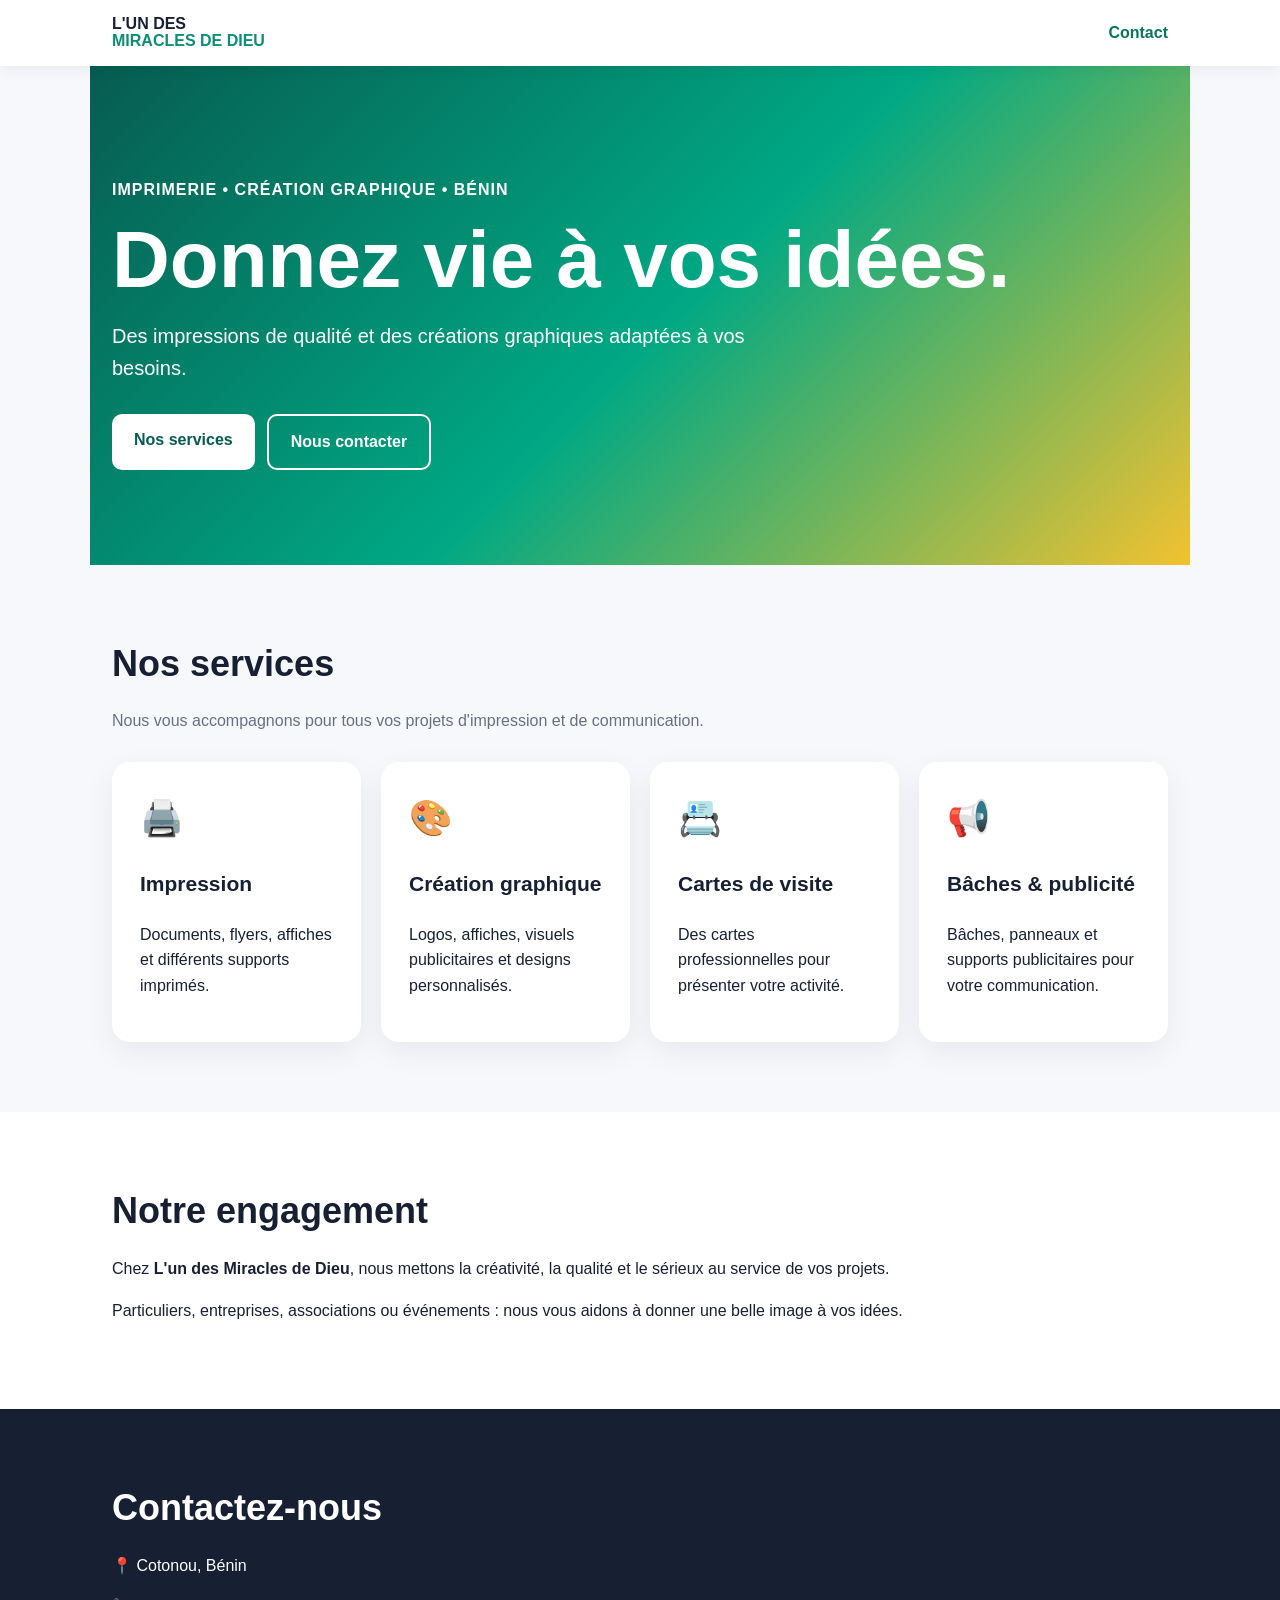
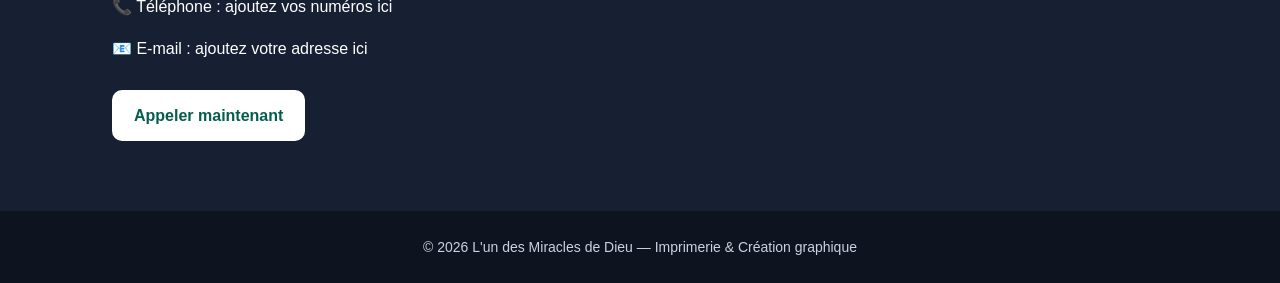
==== index.html @ 3499cfd6 "Add files via upload" ====
<!DOCTYPE html>
<html lang="fr">
<head>
  <meta charset="UTF-8">
  <meta name="viewport" content="width=device-width, initial-scale=1.0">
  <title>L'un des Miracles de Dieu | Imprimerie</title>
  <meta name="description" content="L'un des Miracles de Dieu — imprimerie et création graphique au Bénin.">
  <link rel="stylesheet" href="style.css">
</head>
<body>
<header>
  <nav>
    <div class="logo">L'UN DES<br><span>MIRACLES DE DIEU</span></div>
    <a href="#contact">Contact</a>
  </nav>
</header>

<section class="hero">
  <div class="hero-content">
    <p class="badge">IMPRIMERIE • CRÉATION GRAPHIQUE • BÉNIN</p>
    <h1>Donnez vie à vos idées.</h1>
    <p>Des impressions de qualité et des créations graphiques adaptées à vos besoins.</p>
    <div class="actions">
      <a class="btn" href="#services">Nos services</a>
      <a class="btn second" href="#contact">Nous contacter</a>
    </div>
  </div>
</section>

<section id="services">
  <h2>Nos services</h2>
  <p class="lead">Nous vous accompagnons pour tous vos projets d'impression et de communication.</p>
  <div class="cards">
    <div class="card"><div class="icon">🖨️</div><h3>Impression</h3><p>Documents, flyers, affiches et différents supports imprimés.</p></div>
    <div class="card"><div class="icon">🎨</div><h3>Création graphique</h3><p>Logos, affiches, visuels publicitaires et designs personnalisés.</p></div>
    <div class="card"><div class="icon">📇</div><h3>Cartes de visite</h3><p>Des cartes professionnelles pour présenter votre activité.</p></div>
    <div class="card"><div class="icon">📢</div><h3>Bâches & publicité</h3><p>Bâches, panneaux et supports publicitaires pour votre communication.</p></div>
  </div>
</section>

<section class="about">
  <div>
    <h2>Notre engagement</h2>
    <p>Chez <strong>L'un des Miracles de Dieu</strong>, nous mettons la créativité, la qualité et le sérieux au service de vos projets.</p>
    <p>Particuliers, entreprises, associations ou événements : nous vous aidons à donner une belle image à vos idées.</p>
  </div>
</section>

<section id="contact" class="contact">
  <h2>Contactez-nous</h2>
  <p>📍 Cotonou, Bénin</p>
  <p>📞 Téléphone : ajoutez vos numéros ici</p>
  <p>📧 E-mail : ajoutez votre adresse ici</p>
  <a class="btn" href="tel:0146301848">Appeler maintenant</a>
</section>

<footer>
  © 2026 L'un des Miracles de Dieu — Imprimerie & Création graphique
</footer>

<script src="script.js"></script>
</body>
</html>
---- style.css ----
*{box-sizing:border-box}
html{scroll-behavior:smooth}
body{margin:0;font-family:Arial,Helvetica,sans-serif;color:#172033;background:#f7f8fc;line-height:1.6}
header{background:#fff;box-shadow:0 2px 15px #00000012;position:sticky;top:0;z-index:10}
nav{max-width:1100px;margin:auto;padding:16px 22px;display:flex;justify-content:space-between;align-items:center}
nav a{color:#08745f;text-decoration:none;font-weight:800}
.logo{font-size:16px;font-weight:900;line-height:1.05}
.logo span{color:#0a8f72}
.hero{padding:95px 22px;background:linear-gradient(135deg,#075c50,#00a884 52%,#f2c230);color:#fff}
.hero-content{max-width:1100px;margin:auto}
.badge{font-weight:800;letter-spacing:1px}
h1{font-size:clamp(44px,9vw,80px);line-height:1;margin:18px 0}
.hero p:not(.badge){font-size:20px;max-width:650px}
.actions{display:flex;gap:12px;flex-wrap:wrap;margin-top:30px}
.btn{display:inline-block;background:#fff;color:#075c50;padding:13px 22px;border-radius:10px;text-decoration:none;font-weight:800}
.btn.second{background:transparent;color:#fff;border:2px solid #fff}
section{max-width:1100px;margin:auto;padding:70px 22px}
h2{font-size:36px;margin:0 0 8px}
.lead{color:#667085}
.cards{display:grid;grid-template-columns:repeat(auto-fit,minmax(220px,1fr));gap:20px;margin-top:28px}
.card{background:#fff;padding:28px;border-radius:18px;box-shadow:0 10px 30px #00000010}
.icon{font-size:35px}.card h3{font-size:21px}
.about{max-width:none;background:#fff}
.about>div,.contact{max-width:1056px;margin:auto}
.contact{background:#172033;color:#fff;max-width:none;padding-left:max(22px,calc((100% - 1056px)/2));padding-right:max(22px,calc((100% - 1056px)/2))}
.contact .btn{margin-top:12px}
footer{text-align:center;padding:25px;background:#0d1420;color:#cbd2df;font-size:14px}
@media(max-width:600px){.hero{padding:70px 22px}section{padding:55px 22px}}
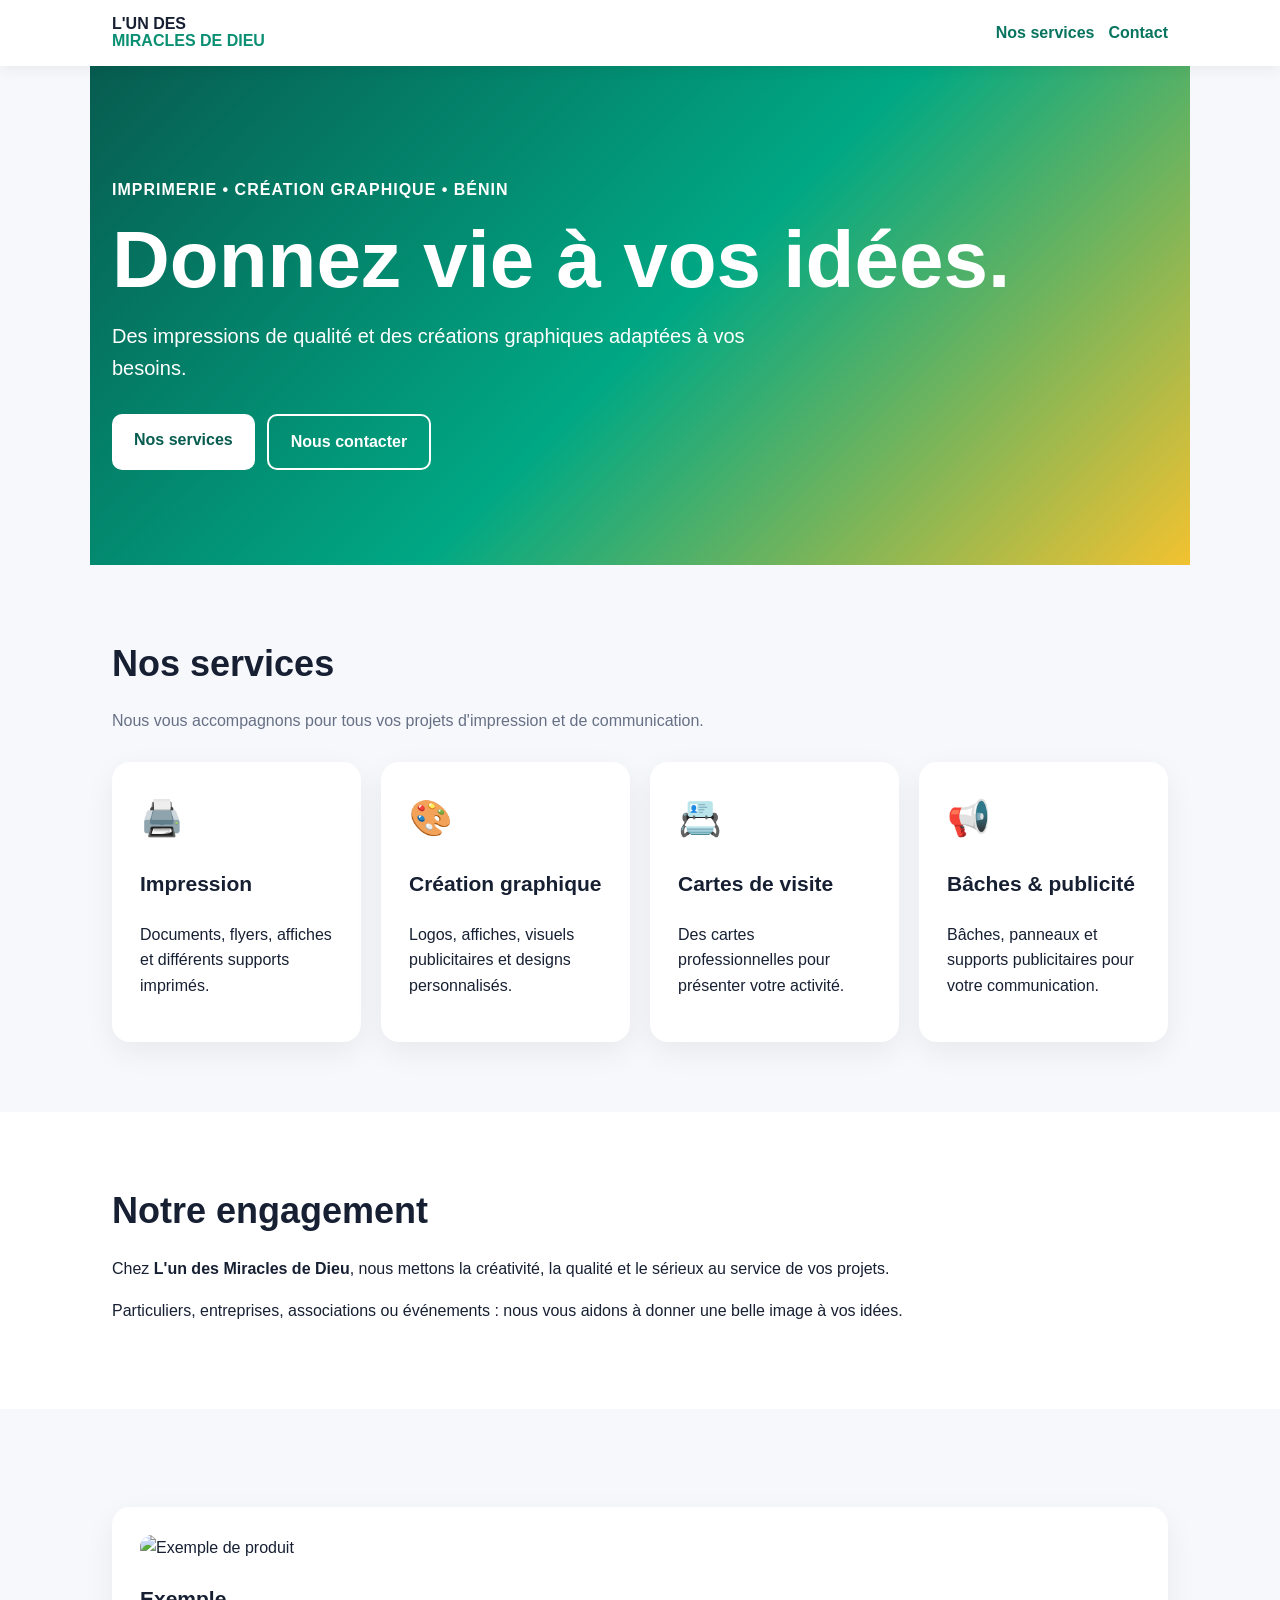
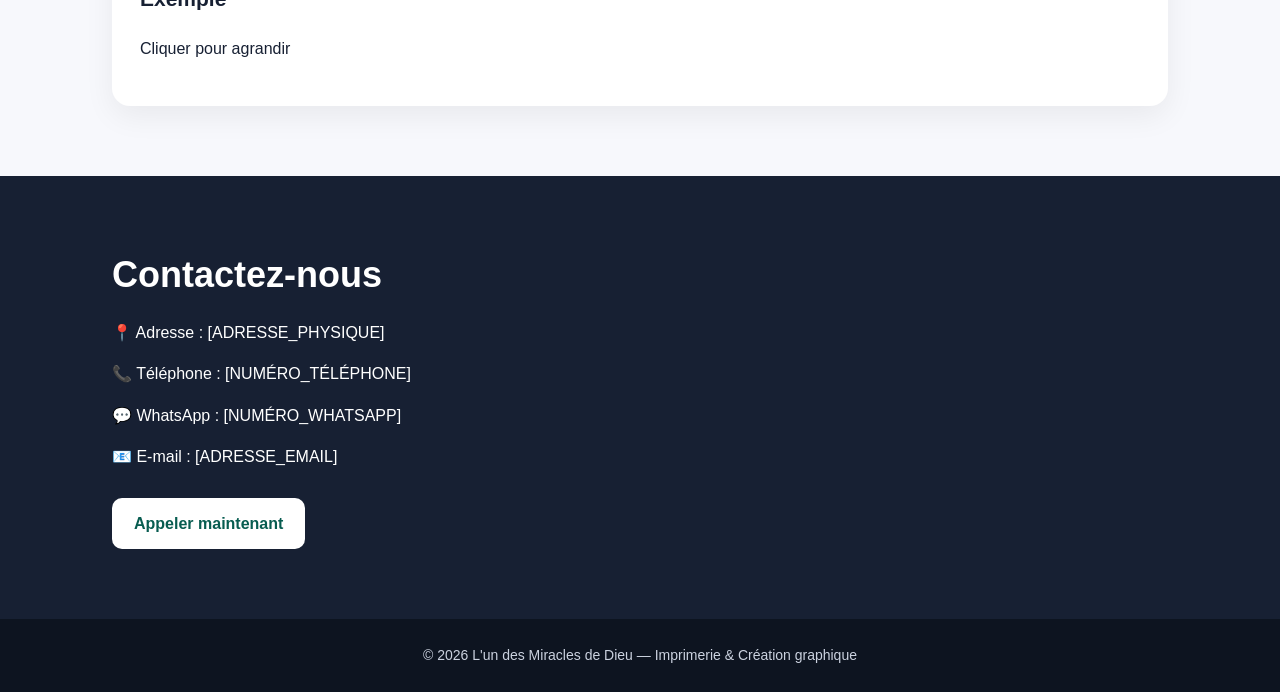
==== commit 461f13c9: "Apply prepared changes to index.html and style.css; fix JS syntax in script.js" ====
--- a/index.html
+++ b/index.html
@@ -11,7 +11,11 @@
 <header>
   <nav>
     <div class="logo">L'UN DES<br><span>MIRACLES DE DIEU</span></div>
-    <a href="#contact">Contact</a>
+    <button id="nav-toggle" aria-label="Menu">☰</button>
+    <div class="nav-links">
+      <a href="#services">Nos services</a>
+      <a href="#contact">Contact</a>
+    </div>
   </nav>
 </header>
 
@@ -46,18 +50,36 @@
   </div>
 </section>
 
+<!-- Petite galerie (structure nécessaire pour script.js) -->
+<section class="gallery">
+  <div class="cards">
+    <div class="gal-item card" tabindex="0">
+      <img src="" alt="Exemple de produit">
+      <h3>Exemple</h3>
+      <p>Cliquer pour agrandir</p>
+    </div>
+  </div>
+</section>
+
 <section id="contact" class="contact">
   <h2>Contactez-nous</h2>
-  <p>📍 Cotonou, Bénin</p>
-  <p>📞 Téléphone : ajoutez vos numéros ici</p>
-  <p>📧 E-mail : ajoutez votre adresse ici</p>
-  <a class="btn" href="tel:0146301848">Appeler maintenant</a>
+  <p>📍 Adresse : [ADRESSE_PHYSIQUE]</p>
+  <p>📞 Téléphone : [NUMÉRO_TÉLÉPHONE]</p>
+  <p>💬 WhatsApp : [NUMÉRO_WHATSAPP]</p>
+  <p>📧 E-mail : [ADRESSE_EMAIL]</p>
+  <a class="btn" href="tel:[NUMÉRO_TÉLÉPHONE]">Appeler maintenant</a>
 </section>
 
 <footer>
   © 2026 L'un des Miracles de Dieu — Imprimerie & Création graphique
 </footer>
 
+<!-- Lightbox minimal (structure nécessaire pour script.js) -->
+<div id="lightbox" class="lightbox" aria-hidden="true">
+  <button class="close" aria-label="Fermer">✕</button>
+  <img src="" alt="Agrandissement">
+</div>
+
 <script src="script.js"></script>
 </body>
 </html>
--- a/style.css
+++ b/style.css
@@ -26,3 +26,22 @@
 .contact .btn{margin-top:12px}
 footer{text-align:center;padding:25px;background:#0d1420;color:#cbd2df;font-size:14px}
 @media(max-width:600px){.hero{padding:70px 22px}section{padding:55px 22px}}
+
+/* Nav toggle */
+#nav-toggle{display:none;background:transparent;border:0;font-size:22px;color:#075c50}
+.nav-links{display:flex;gap:14px;align-items:center}
+@media(max-width:800px){
+  #nav-toggle{display:block}
+  .nav-links{position:absolute;top:64px;right:22px;background:#fff;flex-direction:column;padding:12px;border-radius:10px;box-shadow:0 8px 24px #00000010;display:none}
+  .nav-links.open{display:flex}
+}
+
+/* Gallery */
+.gallery .cards{grid-template-columns:repeat(auto-fit,minmax(180px,1fr))}
+.gal-item img{width:100%;height:auto;border-radius:12px;display:block}
+
+/* Lightbox */
+.lightbox{position:fixed;inset:0;display:flex;align-items:center;justify-content:center;background:rgba(0,0,0,0.75);z-index:1000;padding:22px;visibility:hidden;opacity:0;transition:opacity .2s,visibility .2s}
+.lightbox[aria-hidden="false"]{visibility:visible;opacity:1}
+.lightbox img{max-width:100%;max-height:90vh;border-radius:8px;box-shadow:0 10px 40px #00000040}
+.lightbox .close{position:absolute;top:16px;right:16px;background:#fff;border-radius:6px;border:0;padding:8px;cursor:pointer}
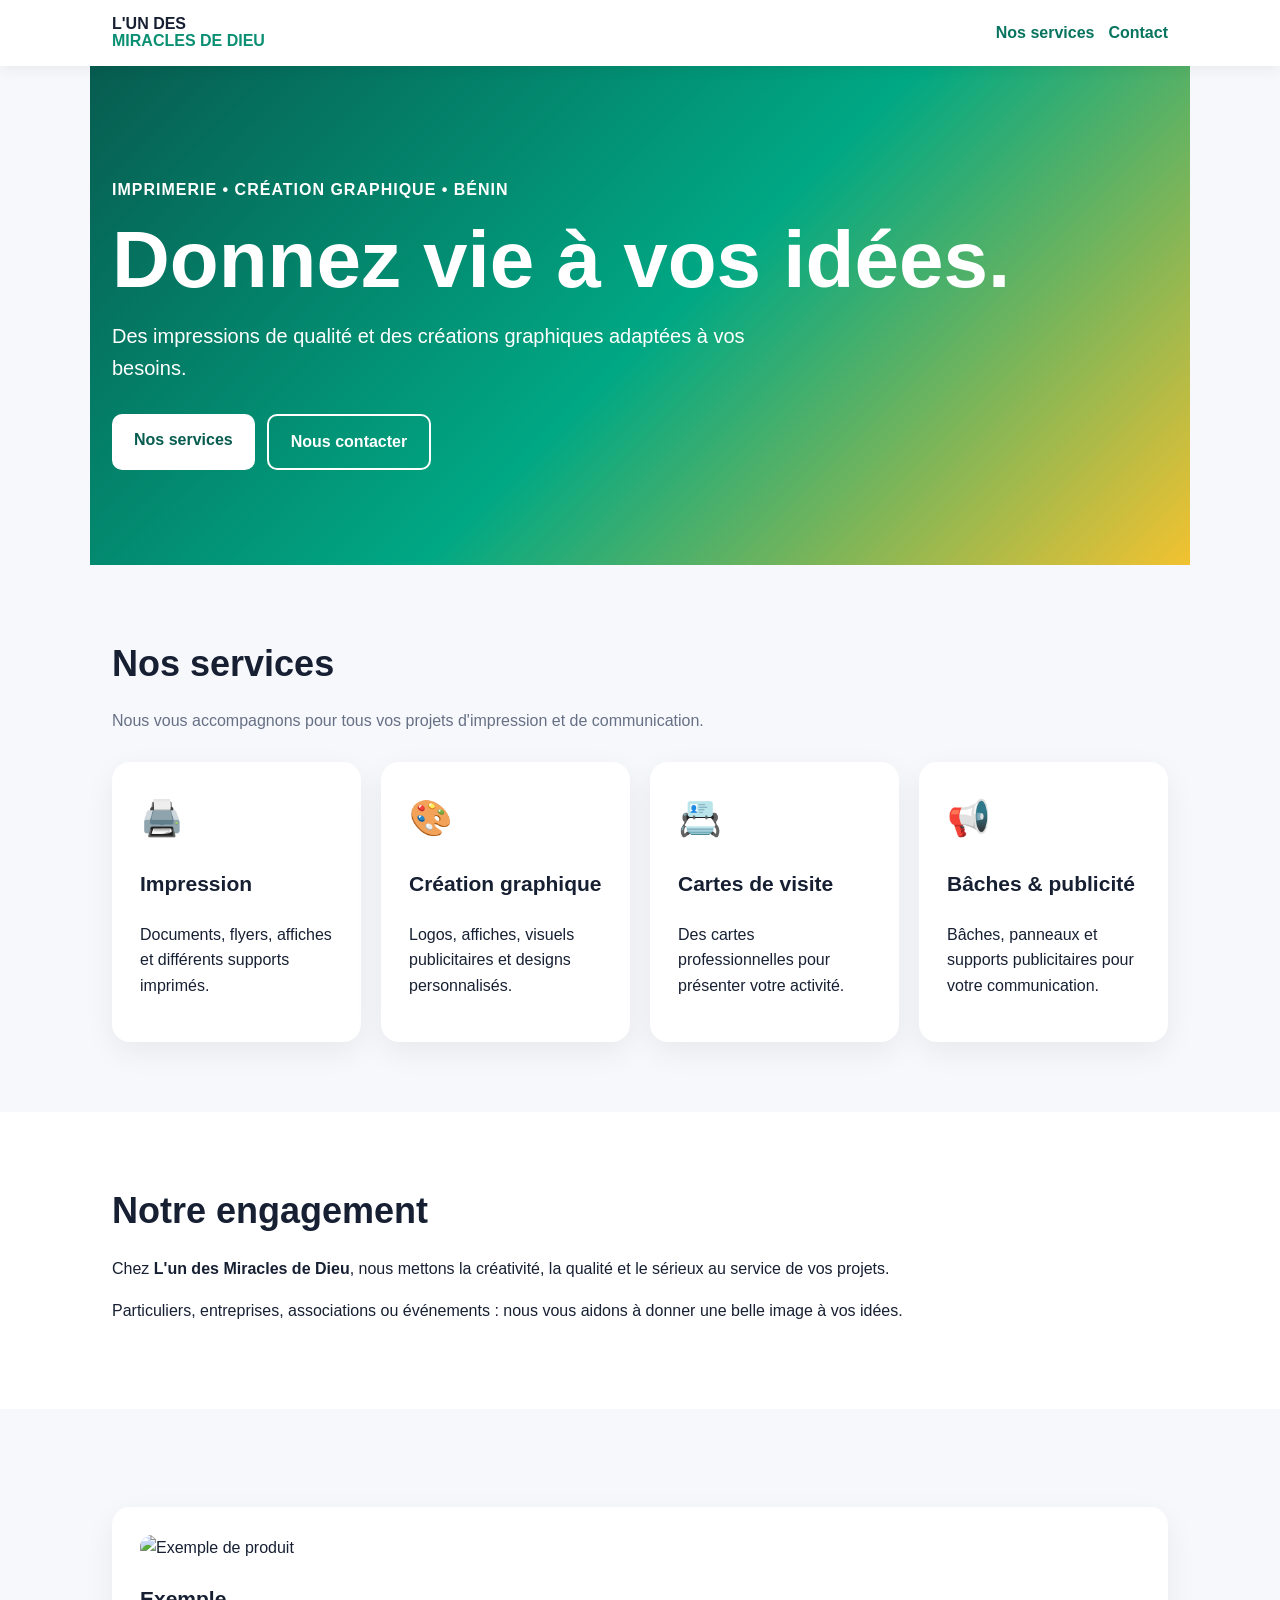
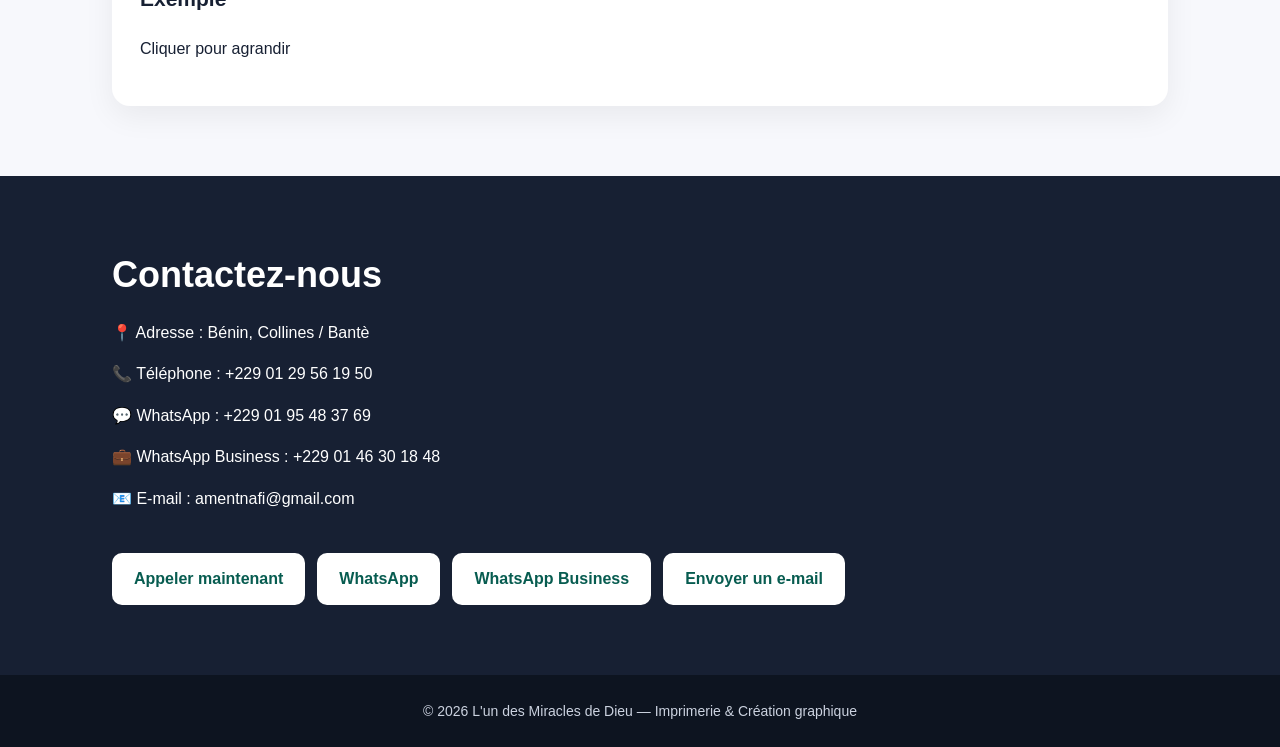
==== commit 94f5e731: "Update contact details: phone, WhatsApp, WhatsApp Business, email and address; add contact buttons" ====
--- a/index.html
+++ b/index.html
@@ -63,11 +63,17 @@
 
 <section id="contact" class="contact">
   <h2>Contactez-nous</h2>
-  <p>📍 Adresse : [ADRESSE_PHYSIQUE]</p>
-  <p>📞 Téléphone : [NUMÉRO_TÉLÉPHONE]</p>
-  <p>💬 WhatsApp : [NUMÉRO_WHATSAPP]</p>
-  <p>📧 E-mail : [ADRESSE_EMAIL]</p>
-  <a class="btn" href="tel:[NUMÉRO_TÉLÉPHONE]">Appeler maintenant</a>
+  <p>📍 Adresse : Bénin, Collines / Bantè</p>
+  <p>📞 Téléphone : +229 01 29 56 19 50</p>
+  <p>💬 WhatsApp : +229 01 95 48 37 69</p>
+  <p>💼 WhatsApp Business : +229 01 46 30 18 48</p>
+  <p>📧 E-mail : amentnafi@gmail.com</p>
+  <div class="actions contact-actions">
+    <a class="btn" href="tel:+2290129561950">Appeler maintenant</a>
+    <a class="btn" href="https://wa.me/2290195483769" target="_blank" rel="noopener">WhatsApp</a>
+    <a class="btn" href="https://wa.me/2290146301848" target="_blank" rel="noopener">WhatsApp Business</a>
+    <a class="btn" href="mailto:amentnafi@gmail.com">Envoyer un e-mail</a>
+  </div>
 </section>
 
 <footer>
